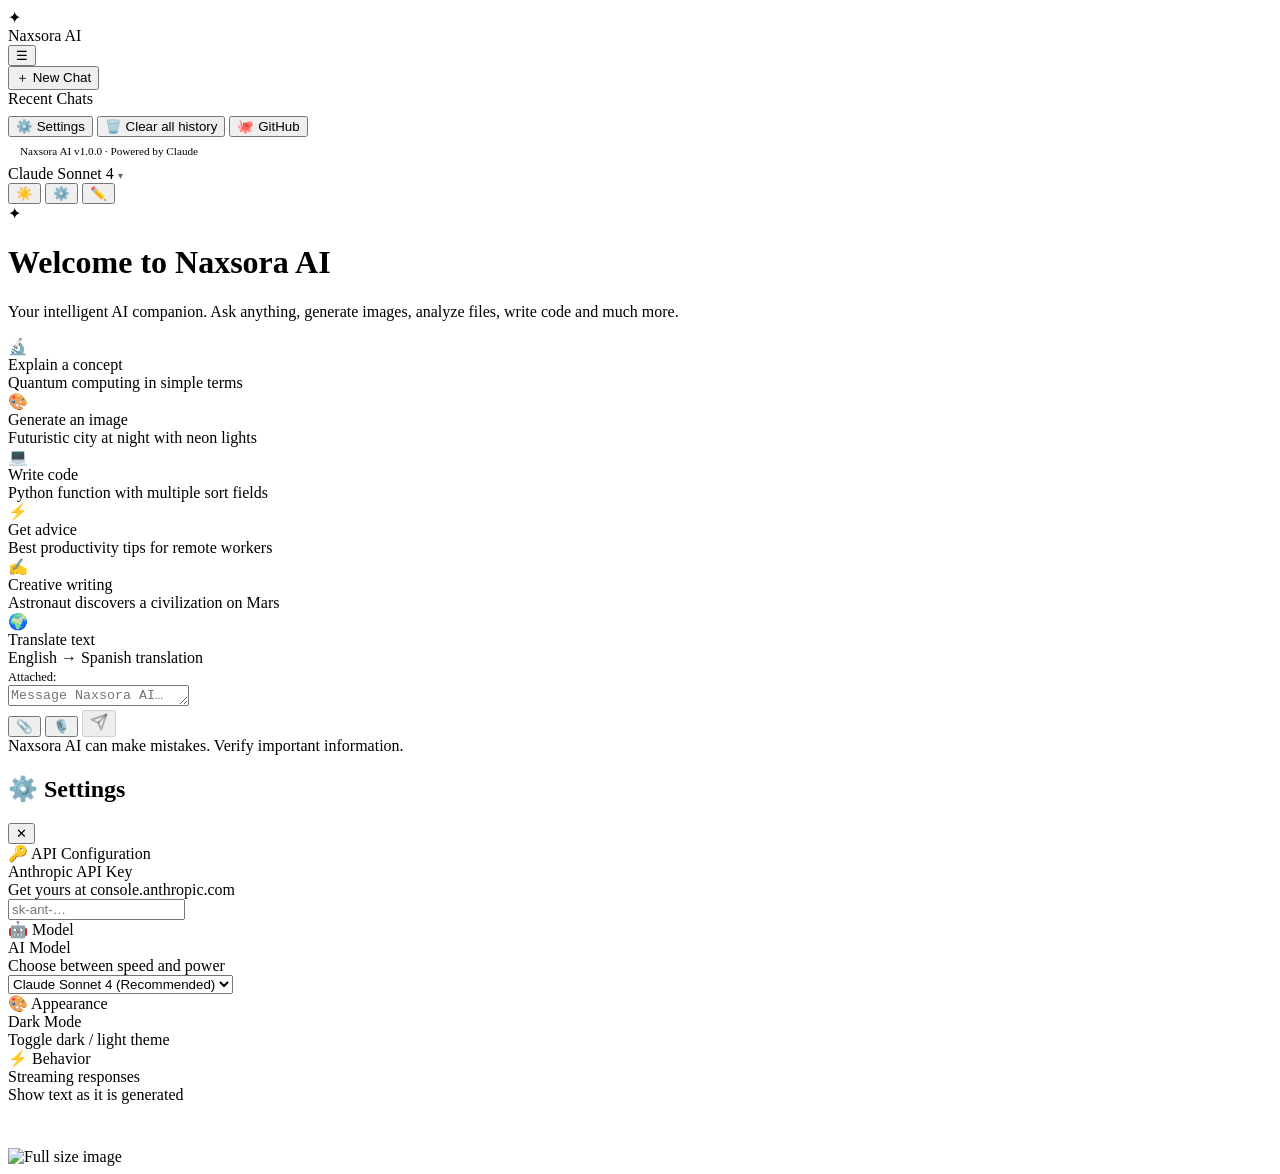
==== index.html @ 4232b2ea "Add initial HTML structure for Naxsora AI" ====
<!DOCTYPE html>
<html lang="en" data-theme="dark">
<head>
  <meta charset="UTF-8" />
  <meta name="viewport" content="width=device-width, initial-scale=1.0" />
  <meta name="description" content="Naxsora AI — Your intelligent AI companion. Chat, generate images, analyze files and more." />
  <meta name="theme-color" content="#7c5cfc" />
  <title>Naxsora AI</title>
  <link rel="stylesheet" href="style.css" />
  <link rel="icon" href="data:image/svg+xml,<svg xmlns='http://www.w3.org/2000/svg' viewBox='0 0 100 100'><rect width='100' height='100' rx='22' fill='%237c5cfc'/><text y='.9em' font-size='70' x='13'>✦</text></svg>" />
</head>
<body>

<div id="app">

  <!-- ── Sidebar ──────────────────────────────────────────── -->
  <aside id="sidebar">
    <div class="sidebar-header">
      <div class="logo">
        <div class="logo-icon">✦</div>
        <div class="logo-text">Naxsora <span>AI</span></div>
      </div>
      <button class="btn-icon" id="sidebar-toggle" title="Toggle sidebar">☰</button>
    </div>

    <button class="btn-new-chat" id="btn-new-chat">
      <span>＋</span> New Chat
    </button>

    <div class="sidebar-section-label">Recent Chats</div>
    <div class="chat-history" id="chat-history"></div>

    <div class="sidebar-footer">
      <div id="user-profile" style="margin-bottom:8px"></div>
      <button class="sidebar-footer-btn" id="settings-btn">
        <span class="icon">⚙️</span> Settings
      </button>
      <button class="sidebar-footer-btn" id="btn-clear-all">
        <span class="icon">🗑️</span> Clear all history
      </button>
      <button class="sidebar-footer-btn" onclick="window.open('https://github.com','_blank')">
        <span class="icon">🐙</span> GitHub
      </button>
      <div style="padding:8px 12px;font-size:0.7rem;color:var(--text-muted)">
        Naxsora AI v1.0.0 · Powered by Claude
      </div>
    </div>
  </aside>

  <!-- ── Sidebar overlay (mobile) ───────────────────────── -->
  <div id="sidebar-overlay"></div>

  <!-- ── Main ────────────────────────────────────────────── -->
  <main id="main">

    <!-- Topbar -->
    <header id="topbar">
      <button class="btn-icon" id="sidebar-toggle" title="Menu" style="display:none" onclick="document.getElementById('sidebar').classList.toggle('open')">☰</button>

      <div class="model-badge" id="model-badge" onclick="document.getElementById('settings-btn').click()">
        <span class="dot"></span>
        <span id="model-badge-text">Claude Sonnet 4</span>
        <span style="font-size:10px;opacity:0.6">▾</span>
      </div>

      <div class="spacer"></div>

      <div class="topbar-actions">
        <button class="btn-icon" id="theme-toggle" title="Toggle theme">☀️</button>
        <button class="btn-icon" id="settings-btn-top" title="Settings" onclick="document.getElementById('settings-btn').click()">⚙️</button>
        <button class="btn-icon" id="new-chat-top" title="New chat (Ctrl+K)" onclick="document.getElementById('btn-new-chat').click()">✏️</button>
      </div>
    </header>

    <!-- Chat Container -->
    <div id="chat-container">

      <!-- Welcome Screen -->
      <div id="welcome">
        <div class="welcome-logo">✦</div>
        <h1 class="welcome-title">Welcome to <span>Naxsora AI</span></h1>
        <p class="welcome-subtitle">
          Your intelligent AI companion. Ask anything, generate images,
          analyze files, write code and much more.
        </p>

        <div class="suggestions">
          <div class="suggestion-card" onclick="window.naxsora.useSuggestion('Explain quantum computing in simple terms')">
            <div class="s-icon">🔬</div>
            <div class="s-title">Explain a concept</div>
            <div class="s-desc">Quantum computing in simple terms</div>
          </div>
          <div class="suggestion-card" onclick="window.naxsora.useSuggestion('Generate an image of a futuristic city at night with neon lights')">
            <div class="s-icon">🎨</div>
            <div class="s-title">Generate an image</div>
            <div class="s-desc">Futuristic city at night with neon lights</div>
          </div>
          <div class="suggestion-card" onclick="window.naxsora.useSuggestion('Write a Python function to sort a list of objects by multiple fields')">
            <div class="s-icon">💻</div>
            <div class="s-title">Write code</div>
            <div class="s-desc">Python function with multiple sort fields</div>
          </div>
          <div class="suggestion-card" onclick="window.naxsora.useSuggestion('What are the best productivity tips for remote workers in 2025?')">
            <div class="s-icon">⚡</div>
            <div class="s-title">Get advice</div>
            <div class="s-desc">Best productivity tips for remote workers</div>
          </div>
          <div class="suggestion-card" onclick="window.naxsora.useSuggestion('Write a short story about an astronaut who discovers a hidden civilization on Mars')">
            <div class="s-icon">✍️</div>
            <div class="s-title">Creative writing</div>
            <div class="s-desc">Astronaut discovers a civilization on Mars</div>
          </div>
          <div class="suggestion-card" onclick="window.naxsora.useSuggestion('Translate this to Spanish: The future belongs to those who believe in their dreams.')">
            <div class="s-icon">🌍</div>
            <div class="s-title">Translate text</div>
            <div class="s-desc">English → Spanish translation</div>
          </div>
        </div>
      </div>

      <!-- Messages -->
      <div class="messages" id="messages" style="display:none"></div>

    </div><!-- /chat-container -->

    <!-- File Preview Bar -->
    <div id="file-preview-bar">
      <span style="font-size:0.78rem;color:var(--text-muted);flex-shrink:0">Attached:</span>
      <div id="file-preview-content" style="display:flex;gap:8px;flex-wrap:wrap"></div>
    </div>

    <!-- Input Area -->
    <div id="input-area">
      <div class="input-wrapper">
        <div class="input-main">
          <textarea
            id="user-input"
            placeholder="Message Naxsora AI… (Shift+Enter for new line)"
            rows="1"
            autocomplete="off"
            spellcheck="true"
          ></textarea>
          <div class="input-actions">
            <button class="input-btn" id="attach-btn" title="Attach file or image">📎</button>
            <button class="input-btn" id="voice-btn" title="Voice input (coming soon)" onclick="window.naxsora?.showToastPublic?.('🎙️ Voice input coming soon!')">🎙️</button>
            <button id="send-btn" title="Send (Enter)" disabled>
              <svg width="18" height="18" viewBox="0 0 24 24" fill="none" stroke="currentColor" stroke-width="2.5" stroke-linecap="round" stroke-linejoin="round">
                <line x1="22" y1="2" x2="11" y2="13"></line>
                <polygon points="22 2 15 22 11 13 2 9 22 2"></polygon>
              </svg>
            </button>
          </div>
        </div>
      </div>
      <div class="input-footer">
        Naxsora AI can make mistakes. Verify important information.
      </div>
    </div>

  </main><!-- /main -->
</div><!-- /app -->

<!-- ── Hidden file input ──────────────────────────────────── -->
<input type="file" id="file-input" style="display:none"
  accept="image/*,.pdf,.txt,.md,.js,.ts,.py,.java,.c,.cpp,.cs,.go,.rs,.html,.css,.json,.xml,.csv,.yaml,.yml" />

<!-- ── Settings Modal ─────────────────────────────────────── -->
<div class="modal-overlay" id="settings-modal">
  <div class="modal">
    <div class="modal-header">
      <h2 class="modal-title">⚙️ Settings</h2>
      <button class="btn-icon" id="close-settings">✕</button>
    </div>

    <!-- API Key -->
    <div class="settings-group">
      <div class="settings-label">🔑 API Configuration</div>
      <div class="setting-row" style="flex-direction:column;align-items:flex-start">
        <div class="setting-info">
          <div class="setting-name">Anthropic API Key</div>
          <div class="setting-desc">Get yours at console.anthropic.com</div>
        </div>
        <input
          type="password"
          class="setting-input"
          id="setting-api-key"
          placeholder="sk-ant-…"
          autocomplete="off"
        />
      </div>
    </div>

    <!-- Model -->
    <div class="settings-group">
      <div class="settings-label">🤖 Model</div>
      <div class="setting-row">
        <div class="setting-info">
          <div class="setting-name">AI Model</div>
          <div class="setting-desc">Choose between speed and power</div>
        </div>
        <select class="setting-select" id="setting-model">
          <option value="claude-sonnet-4-20250514">Claude Sonnet 4 (Recommended)</option>
          <option value="claude-opus-4-20250514">Claude Opus 4 (Most powerful)</option>
          <option value="claude-haiku-4-5-20251001">Claude Haiku 4.5 (Fastest)</option>
        </select>
      </div>
    </div>

    <!-- Appearance -->
    <div class="settings-group">
      <div class="settings-label">🎨 Appearance</div>
      <div class="setting-row">
        <div class="setting-info">
          <div class="setting-name">Dark Mode</div>
          <div class="setting-desc">Toggle dark / light theme</div>
        </div>
        <div class="toggle on" id="toggle-theme-setting"></div>
      </div>
    </div>

    <!-- Behavior -->
    <div class="settings-group">
      <div class="settings-label">⚡ Behavior</div>
      <div class="setting-row">
        <div class="setting-info">
          <div class="setting-name">Streaming responses</div>
          <div class="setting-desc">Show text as it is generated</div>
        </div>
        <div class="toggle on" id="toggle-streaming"></div>
      </div>
    </div>

    <button
      id="save-settings"
      style="width:100%;padding:12px;background:var(--accent);color:white;border-radius:var(--radius-md);font-size:0.88rem;font-weight:600;cursor:pointer;border:none;transition:all 0.2s;margin-top:4px"
      onmouseover="this.style.background='var(--accent-soft)'"
      onmouseout="this.style.background='var(--accent)'"
    >
      Save Settings
    </button>
  </div>
</div>

<!-- ── Image Lightbox ──────────────────────────────────────── -->
<div id="lightbox">
  <img id="lightbox-img" src="" alt="Full size image" />
</div>

<!-- ── Toast ──────────────────────────────────────────────── -->
<div id="toast"></div>

<!-- ── Scripts ────────────────────────────────────────────── -->
<script type="module" src="app.js"></script>

<script>
  // Enable send button when input has text
  document.addEventListener('DOMContentLoaded', () => {
    const input = document.getElementById('user-input');
    const sendBtn = document.getElementById('send-btn');
    if (input && sendBtn) {
      input.addEventListener('input', () => {
        sendBtn.disabled = input.value.trim() === '';
      });
    }

    // Mobile sidebar toggle in topbar
    const topToggle = document.querySelector('#topbar .btn-icon');
    if (topToggle && window.innerWidth <= 768) {
      topToggle.style.display = 'flex';
    }

    window.addEventListener('resize', () => {
      const t = document.querySelector('#topbar .btn-icon');
      if (t) t.style.display = window.innerWidth <= 768 ? 'flex' : 'none';
    });
  });
</script>

</body>
</html>
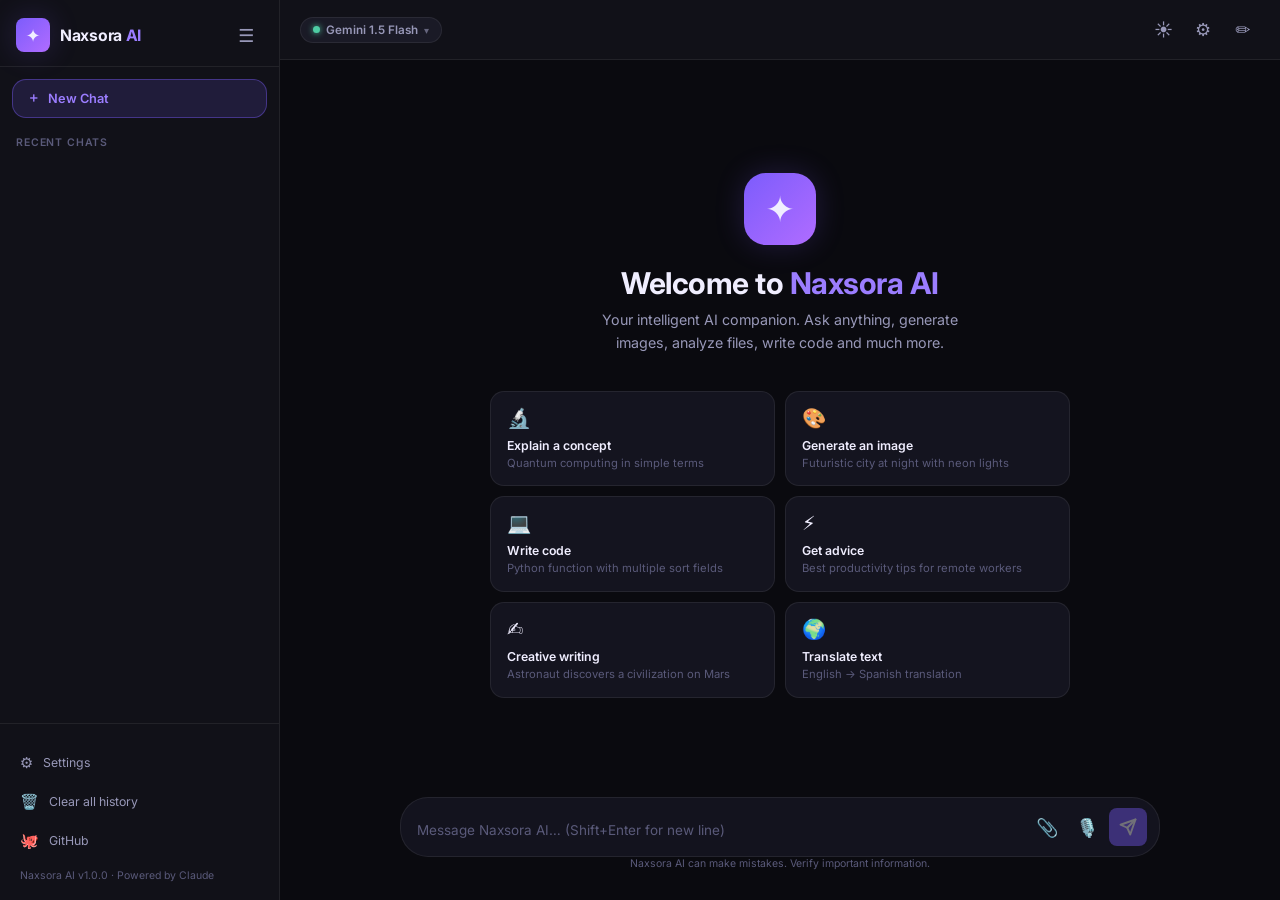
==== commit c5ff8057: "Update AI model references and API key details" ====
--- a/index.html
+++ b/index.html
@@ -59,7 +59,7 @@
 
       <div class="model-badge" id="model-badge" onclick="document.getElementById('settings-btn').click()">
         <span class="dot"></span>
-        <span id="model-badge-text">Claude Sonnet 4</span>
+        <span id="model-badge-text">Gemini 1.5 Flash</span>
         <span style="font-size:10px;opacity:0.6">▾</span>
       </div>
 
@@ -177,14 +177,14 @@
       <div class="settings-label">🔑 API Configuration</div>
       <div class="setting-row" style="flex-direction:column;align-items:flex-start">
         <div class="setting-info">
-          <div class="setting-name">Anthropic API Key</div>
-          <div class="setting-desc">Get yours at console.anthropic.com</div>
+          <div class="setting-name">Gemini API Key</div>
+          <div class="setting-desc">Get yours at aistudio.google.com/apikey</div>
         </div>
         <input
           type="password"
           class="setting-input"
           id="setting-api-key"
-          placeholder="sk-ant-…"
+          placeholder="AIza..."
           autocomplete="off"
         />
       </div>
@@ -199,9 +199,9 @@
           <div class="setting-desc">Choose between speed and power</div>
         </div>
         <select class="setting-select" id="setting-model">
-          <option value="claude-sonnet-4-20250514">Claude Sonnet 4 (Recommended)</option>
-          <option value="claude-opus-4-20250514">Claude Opus 4 (Most powerful)</option>
-          <option value="claude-haiku-4-5-20251001">Claude Haiku 4.5 (Fastest)</option>
+          <option value="gemini-1.5-flash" selected>Gemini 1.5 Flash (Free & Fast)</option>
+          <option value="gemini-1.5-pro">Gemini 1.5 Pro (Powerful)</option>
+          <option value="gemini-2.0-flash">Gemini 2.0 Flash (Latest)</option>
         </select>
       </div>
     </div>
--- a/style.css
+++ b/style.css
@@ -0,0 +1,949 @@
+/* ============================================================
+   NAXSORA AI — style.css
+   Design: Deep space dark + electric violet accent
+   Font: Inter (UI) + JetBrains Mono (code)
+   ============================================================ */
+
+@import url("https://fonts.googleapis.com/css2?family=Inter:wght@300;400;500;600;700&family=JetBrains+Mono:wght@400;500&display=swap");
+
+/* ── CSS Variables ─────────────────────────────────────────── */
+:root {
+  /* Dark theme (default) */
+  --bg-primary: #0a0a0f;
+  --bg-secondary: #111118;
+  --bg-tertiary: #1a1a26;
+  --bg-hover: #1e1e2e;
+  --bg-input: #13131e;
+  --bg-card: #14141f;
+
+  --accent: #7c5cfc;
+  --accent-soft: #9b7dff;
+  --accent-dim: rgba(124, 92, 252, 0.15);
+  --accent-glow: rgba(124, 92, 252, 0.3);
+
+  --text-primary: #f0eeff;
+  --text-secondary: #9898b8;
+  --text-muted: #5a5a7a;
+  --text-code: #c8b8ff;
+
+  --border: rgba(255, 255, 255, 0.07);
+  --border-hover: rgba(124, 92, 252, 0.4);
+
+  --success: #4ecca3;
+  --warning: #f4a261;
+  --error: #e76f51;
+  --info: #52b5ff;
+
+  --radius-sm: 8px;
+  --radius-md: 14px;
+  --radius-lg: 20px;
+  --radius-xl: 28px;
+
+  --shadow-sm: 0 2px 8px rgba(0, 0, 0, 0.4);
+  --shadow-md: 0 4px 24px rgba(0, 0, 0, 0.5);
+  --shadow-accent: 0 0 30px rgba(124, 92, 252, 0.2);
+
+  --sidebar-width: 280px;
+  --topbar-height: 60px;
+  --input-height: 56px;
+
+  --transition: 0.2s ease;
+  --transition-slow: 0.35s ease;
+}
+
+[data-theme="light"] {
+  --bg-primary: #f5f5fb;
+  --bg-secondary: #ffffff;
+  --bg-tertiary: #eeeef8;
+  --bg-hover: #e8e8f5;
+  --bg-input: #ffffff;
+  --bg-card: #ffffff;
+
+  --accent: #6847f5;
+  --accent-soft: #7c5cfc;
+  --accent-dim: rgba(104, 71, 245, 0.1);
+  --accent-glow: rgba(104, 71, 245, 0.2);
+
+  --text-primary: #0f0f1a;
+  --text-secondary: #4a4a6a;
+  --text-muted: #9898b0;
+  --text-code: #5a3fd4;
+
+  --border: rgba(0, 0, 0, 0.08);
+  --border-hover: rgba(104, 71, 245, 0.4);
+
+  --shadow-sm: 0 2px 8px rgba(0, 0, 0, 0.08);
+  --shadow-md: 0 4px 24px rgba(0, 0, 0, 0.12);
+}
+
+/* ── Reset ─────────────────────────────────────────────────── */
+*, *::before, *::after { box-sizing: border-box; margin: 0; padding: 0; }
+html { font-size: 15px; -webkit-text-size-adjust: 100%; }
+body {
+  font-family: "Inter", system-ui, sans-serif;
+  background: var(--bg-primary);
+  color: var(--text-primary);
+  height: 100dvh;
+  overflow: hidden;
+  display: flex;
+}
+a { color: var(--accent-soft); text-decoration: none; }
+a:hover { text-decoration: underline; }
+button { font-family: inherit; cursor: pointer; border: none; outline: none; }
+input, textarea { font-family: inherit; outline: none; border: none; }
+img { max-width: 100%; display: block; }
+::-webkit-scrollbar { width: 4px; }
+::-webkit-scrollbar-track { background: transparent; }
+::-webkit-scrollbar-thumb { background: var(--border-hover); border-radius: 4px; }
+
+/* ── Layout ────────────────────────────────────────────────── */
+#app { display: flex; width: 100%; height: 100dvh; overflow: hidden; }
+
+/* ── Sidebar ────────────────────────────────────────────────── */
+#sidebar {
+  width: var(--sidebar-width);
+  background: var(--bg-secondary);
+  border-right: 1px solid var(--border);
+  display: flex;
+  flex-direction: column;
+  transition: transform var(--transition-slow), width var(--transition-slow);
+  z-index: 100;
+  flex-shrink: 0;
+}
+
+.sidebar-header {
+  padding: 18px 16px 14px;
+  border-bottom: 1px solid var(--border);
+  display: flex;
+  align-items: center;
+  justify-content: space-between;
+}
+
+.logo {
+  display: flex;
+  align-items: center;
+  gap: 10px;
+}
+
+.logo-icon {
+  width: 34px;
+  height: 34px;
+  background: linear-gradient(135deg, var(--accent), #b06cff);
+  border-radius: var(--radius-sm);
+  display: flex;
+  align-items: center;
+  justify-content: center;
+  font-size: 18px;
+  box-shadow: var(--shadow-accent);
+  flex-shrink: 0;
+}
+
+.logo-text {
+  font-size: 1.05rem;
+  font-weight: 700;
+  letter-spacing: -0.3px;
+  color: var(--text-primary);
+}
+
+.logo-text span { color: var(--accent-soft); }
+
+.btn-icon {
+  width: 34px;
+  height: 34px;
+  border-radius: var(--radius-sm);
+  background: transparent;
+  color: var(--text-secondary);
+  display: flex;
+  align-items: center;
+  justify-content: center;
+  transition: background var(--transition), color var(--transition);
+  font-size: 18px;
+}
+.btn-icon:hover { background: var(--bg-hover); color: var(--text-primary); }
+
+.btn-new-chat {
+  margin: 12px;
+  padding: 10px 14px;
+  background: var(--accent-dim);
+  border: 1px solid var(--border-hover);
+  border-radius: var(--radius-md);
+  color: var(--accent-soft);
+  font-size: 0.85rem;
+  font-weight: 600;
+  display: flex;
+  align-items: center;
+  gap: 8px;
+  transition: all var(--transition);
+}
+.btn-new-chat:hover {
+  background: var(--accent);
+  color: #fff;
+  border-color: var(--accent);
+  box-shadow: var(--shadow-accent);
+}
+
+.sidebar-section-label {
+  padding: 6px 16px 4px;
+  font-size: 0.7rem;
+  font-weight: 600;
+  text-transform: uppercase;
+  letter-spacing: 0.08em;
+  color: var(--text-muted);
+}
+
+.chat-history {
+  flex: 1;
+  overflow-y: auto;
+  padding: 4px 8px;
+}
+
+.history-item {
+  padding: 9px 12px;
+  border-radius: var(--radius-sm);
+  cursor: pointer;
+  font-size: 0.82rem;
+  color: var(--text-secondary);
+  white-space: nowrap;
+  overflow: hidden;
+  text-overflow: ellipsis;
+  transition: all var(--transition);
+  display: flex;
+  align-items: center;
+  gap: 8px;
+  position: relative;
+}
+.history-item:hover { background: var(--bg-hover); color: var(--text-primary); }
+.history-item.active { background: var(--accent-dim); color: var(--accent-soft); }
+.history-item .history-icon { font-size: 13px; flex-shrink: 0; }
+.history-item .delete-btn {
+  position: absolute;
+  right: 8px;
+  opacity: 0;
+  color: var(--text-muted);
+  font-size: 12px;
+  transition: opacity var(--transition);
+  padding: 2px 4px;
+  border-radius: 4px;
+}
+.history-item:hover .delete-btn { opacity: 1; }
+.history-item .delete-btn:hover { color: var(--error); background: rgba(231,111,81,0.1); }
+
+.sidebar-footer {
+  padding: 10px 8px;
+  border-top: 1px solid var(--border);
+  display: flex;
+  flex-direction: column;
+  gap: 2px;
+}
+
+.sidebar-footer-btn {
+  padding: 9px 12px;
+  border-radius: var(--radius-sm);
+  background: transparent;
+  color: var(--text-secondary);
+  font-size: 0.82rem;
+  display: flex;
+  align-items: center;
+  gap: 10px;
+  transition: all var(--transition);
+  text-align: left;
+}
+.sidebar-footer-btn:hover { background: var(--bg-hover); color: var(--text-primary); }
+.sidebar-footer-btn .icon { font-size: 15px; }
+
+/* ── Main Area ──────────────────────────────────────────────── */
+#main {
+  flex: 1;
+  display: flex;
+  flex-direction: column;
+  overflow: hidden;
+  background: var(--bg-primary);
+}
+
+/* ── Topbar ─────────────────────────────────────────────────── */
+#topbar {
+  height: var(--topbar-height);
+  border-bottom: 1px solid var(--border);
+  display: flex;
+  align-items: center;
+  padding: 0 20px;
+  gap: 12px;
+  background: var(--bg-secondary);
+  flex-shrink: 0;
+}
+
+#topbar .model-badge {
+  display: flex;
+  align-items: center;
+  gap: 6px;
+  padding: 5px 12px;
+  background: var(--bg-tertiary);
+  border: 1px solid var(--border);
+  border-radius: 30px;
+  font-size: 0.78rem;
+  font-weight: 600;
+  color: var(--text-secondary);
+  cursor: pointer;
+  transition: all var(--transition);
+}
+#topbar .model-badge:hover { border-color: var(--border-hover); color: var(--text-primary); }
+#topbar .model-badge .dot {
+  width: 7px;
+  height: 7px;
+  border-radius: 50%;
+  background: var(--success);
+  box-shadow: 0 0 6px var(--success);
+}
+
+#topbar .spacer { flex: 1; }
+
+.topbar-actions { display: flex; align-items: center; gap: 6px; }
+
+/* ── Chat Container ─────────────────────────────────────────── */
+#chat-container {
+  flex: 1;
+  overflow-y: auto;
+  padding: 28px 0 0;
+  display: flex;
+  flex-direction: column;
+  scroll-behavior: smooth;
+}
+
+/* ── Welcome Screen ─────────────────────────────────────────── */
+#welcome {
+  flex: 1;
+  display: flex;
+  flex-direction: column;
+  align-items: center;
+  justify-content: center;
+  padding: 40px 20px;
+  text-align: center;
+}
+
+.welcome-logo {
+  width: 72px;
+  height: 72px;
+  background: linear-gradient(135deg, var(--accent), #b06cff);
+  border-radius: 22px;
+  display: flex;
+  align-items: center;
+  justify-content: center;
+  font-size: 36px;
+  margin: 0 auto 20px;
+  box-shadow: var(--shadow-accent);
+  animation: float 4s ease-in-out infinite;
+}
+
+@keyframes float {
+  0%, 100% { transform: translateY(0); }
+  50% { transform: translateY(-8px); }
+}
+
+.welcome-title {
+  font-size: 2rem;
+  font-weight: 700;
+  letter-spacing: -0.5px;
+  margin-bottom: 8px;
+}
+.welcome-title span { color: var(--accent-soft); }
+
+.welcome-subtitle {
+  font-size: 0.95rem;
+  color: var(--text-secondary);
+  max-width: 400px;
+  line-height: 1.6;
+  margin-bottom: 36px;
+}
+
+.suggestions {
+  display: grid;
+  grid-template-columns: repeat(2, 1fr);
+  gap: 10px;
+  max-width: 580px;
+  width: 100%;
+}
+
+.suggestion-card {
+  padding: 14px 16px;
+  background: var(--bg-card);
+  border: 1px solid var(--border);
+  border-radius: var(--radius-md);
+  text-align: left;
+  cursor: pointer;
+  transition: all var(--transition);
+}
+.suggestion-card:hover {
+  border-color: var(--border-hover);
+  background: var(--bg-hover);
+  transform: translateY(-2px);
+  box-shadow: var(--shadow-accent);
+}
+.suggestion-card .s-icon { font-size: 1.3rem; margin-bottom: 8px; }
+.suggestion-card .s-title { font-size: 0.82rem; font-weight: 600; color: var(--text-primary); margin-bottom: 3px; }
+.suggestion-card .s-desc { font-size: 0.75rem; color: var(--text-muted); line-height: 1.4; }
+
+/* ── Messages ───────────────────────────────────────────────── */
+.messages {
+  display: flex;
+  flex-direction: column;
+  gap: 0;
+  padding-bottom: 24px;
+}
+
+.message-row {
+  padding: 14px 0;
+  display: flex;
+  justify-content: center;
+}
+
+.message-row.user { background: transparent; }
+.message-row.assistant { background: var(--bg-secondary); border-top: 1px solid var(--border); border-bottom: 1px solid var(--border); }
+
+.message-inner {
+  max-width: 760px;
+  width: 100%;
+  padding: 0 24px;
+  display: flex;
+  gap: 14px;
+  align-items: flex-start;
+}
+
+.avatar {
+  width: 34px;
+  height: 34px;
+  border-radius: var(--radius-sm);
+  display: flex;
+  align-items: center;
+  justify-content: center;
+  font-size: 16px;
+  flex-shrink: 0;
+  margin-top: 2px;
+}
+.avatar.user { background: var(--accent-dim); border: 1px solid var(--border-hover); }
+.avatar.assistant {
+  background: linear-gradient(135deg, var(--accent), #b06cff);
+  box-shadow: 0 0 12px var(--accent-glow);
+}
+
+.message-content { flex: 1; min-width: 0; }
+
+.message-meta {
+  display: flex;
+  align-items: center;
+  gap: 8px;
+  margin-bottom: 6px;
+}
+.message-sender { font-size: 0.82rem; font-weight: 600; color: var(--text-primary); }
+.message-time { font-size: 0.7rem; color: var(--text-muted); }
+
+.message-body {
+  font-size: 0.92rem;
+  line-height: 1.75;
+  color: var(--text-primary);
+  word-break: break-word;
+}
+
+.message-body p { margin: 0 0 10px; }
+.message-body p:last-child { margin-bottom: 0; }
+.message-body h1, .message-body h2, .message-body h3 {
+  margin: 16px 0 8px;
+  font-weight: 700;
+  line-height: 1.3;
+}
+.message-body h1 { font-size: 1.3rem; }
+.message-body h2 { font-size: 1.1rem; }
+.message-body h3 { font-size: 0.95rem; }
+.message-body ul, .message-body ol { padding-left: 20px; margin: 8px 0; }
+.message-body li { margin: 4px 0; }
+.message-body strong { font-weight: 600; color: var(--text-primary); }
+.message-body em { color: var(--text-secondary); }
+.message-body a { color: var(--accent-soft); }
+.message-body hr { border: none; border-top: 1px solid var(--border); margin: 16px 0; }
+
+.message-body blockquote {
+  border-left: 3px solid var(--accent);
+  padding: 8px 14px;
+  margin: 10px 0;
+  background: var(--accent-dim);
+  border-radius: 0 var(--radius-sm) var(--radius-sm) 0;
+  color: var(--text-secondary);
+  font-style: italic;
+}
+
+/* ── Code Blocks ─────────────────────────────────────────────── */
+.message-body code {
+  font-family: "JetBrains Mono", monospace;
+  font-size: 0.82rem;
+  background: var(--bg-tertiary);
+  color: var(--text-code);
+  padding: 2px 6px;
+  border-radius: 5px;
+  border: 1px solid var(--border);
+}
+
+.code-block-wrapper {
+  margin: 12px 0;
+  border-radius: var(--radius-md);
+  overflow: hidden;
+  border: 1px solid var(--border);
+  background: #0d0d14;
+}
+
+.code-block-header {
+  display: flex;
+  align-items: center;
+  justify-content: space-between;
+  padding: 8px 14px;
+  background: var(--bg-tertiary);
+  border-bottom: 1px solid var(--border);
+}
+
+.code-lang {
+  font-size: 0.72rem;
+  font-weight: 600;
+  text-transform: uppercase;
+  letter-spacing: 0.06em;
+  color: var(--accent-soft);
+}
+
+.copy-btn {
+  font-size: 0.72rem;
+  padding: 3px 10px;
+  background: var(--bg-hover);
+  border: 1px solid var(--border);
+  border-radius: 20px;
+  color: var(--text-secondary);
+  font-family: "Inter", sans-serif;
+  transition: all var(--transition);
+  display: flex;
+  align-items: center;
+  gap: 4px;
+}
+.copy-btn:hover { background: var(--accent-dim); border-color: var(--border-hover); color: var(--accent-soft); }
+.copy-btn.copied { color: var(--success); border-color: var(--success); }
+
+.code-block-wrapper pre {
+  padding: 16px;
+  overflow-x: auto;
+  margin: 0;
+  font-family: "JetBrains Mono", monospace;
+  font-size: 0.82rem;
+  line-height: 1.6;
+  color: #c8d3f5;
+}
+
+/* ── Image Generation ────────────────────────────────────────── */
+.generated-image-wrap {
+  margin-top: 12px;
+}
+
+.image-generating {
+  display: flex;
+  align-items: center;
+  gap: 10px;
+  padding: 16px;
+  background: var(--bg-tertiary);
+  border-radius: var(--radius-md);
+  border: 1px solid var(--border);
+  font-size: 0.84rem;
+  color: var(--text-secondary);
+}
+
+.spin {
+  width: 18px;
+  height: 18px;
+  border: 2px solid var(--border);
+  border-top-color: var(--accent);
+  border-radius: 50%;
+  animation: spin 0.7s linear infinite;
+  flex-shrink: 0;
+}
+@keyframes spin { to { transform: rotate(360deg); } }
+
+.generated-image {
+  max-width: 480px;
+  border-radius: var(--radius-md);
+  border: 1px solid var(--border);
+  box-shadow: var(--shadow-md);
+  cursor: zoom-in;
+  transition: transform var(--transition);
+}
+.generated-image:hover { transform: scale(1.01); }
+
+.image-actions {
+  display: flex;
+  gap: 8px;
+  margin-top: 8px;
+}
+
+.image-action-btn {
+  padding: 6px 14px;
+  font-size: 0.78rem;
+  background: var(--bg-tertiary);
+  border: 1px solid var(--border);
+  border-radius: 20px;
+  color: var(--text-secondary);
+  font-family: "Inter", sans-serif;
+  transition: all var(--transition);
+  display: flex;
+  align-items: center;
+  gap: 5px;
+}
+.image-action-btn:hover { border-color: var(--border-hover); color: var(--text-primary); background: var(--bg-hover); }
+
+/* ── Message Actions ─────────────────────────────────────────── */
+.message-actions {
+  display: flex;
+  gap: 4px;
+  margin-top: 10px;
+  opacity: 0;
+  transition: opacity var(--transition);
+}
+.message-row:hover .message-actions { opacity: 1; }
+
+.msg-action-btn {
+  padding: 4px 10px;
+  font-size: 0.72rem;
+  background: transparent;
+  border: 1px solid var(--border);
+  border-radius: 20px;
+  color: var(--text-muted);
+  font-family: "Inter", sans-serif;
+  transition: all var(--transition);
+  display: flex;
+  align-items: center;
+  gap: 4px;
+}
+.msg-action-btn:hover { background: var(--bg-hover); border-color: var(--border-hover); color: var(--text-primary); }
+
+/* ── Typing Indicator ────────────────────────────────────────── */
+.typing-indicator {
+  display: flex;
+  gap: 5px;
+  padding: 4px 0;
+  align-items: center;
+}
+.typing-dot {
+  width: 7px;
+  height: 7px;
+  background: var(--accent);
+  border-radius: 50%;
+  animation: typing 1.2s ease-in-out infinite;
+}
+.typing-dot:nth-child(2) { animation-delay: 0.2s; }
+.typing-dot:nth-child(3) { animation-delay: 0.4s; }
+@keyframes typing {
+  0%, 60%, 100% { opacity: 0.2; transform: scale(0.8); }
+  30% { opacity: 1; transform: scale(1); }
+}
+
+/* ── File Preview (in input) ─────────────────────────────────── */
+#file-preview-bar {
+  display: none;
+  padding: 8px 14px;
+  background: var(--bg-tertiary);
+  border-top: 1px solid var(--border);
+  align-items: center;
+  gap: 10px;
+  font-size: 0.8rem;
+  color: var(--text-secondary);
+}
+#file-preview-bar.show { display: flex; }
+.file-chip {
+  display: flex;
+  align-items: center;
+  gap: 6px;
+  padding: 4px 10px 4px 8px;
+  background: var(--bg-card);
+  border: 1px solid var(--border);
+  border-radius: 20px;
+  font-size: 0.78rem;
+  color: var(--text-primary);
+}
+.file-chip img { width: 20px; height: 20px; border-radius: 3px; object-fit: cover; }
+.file-chip-remove {
+  background: none;
+  border: none;
+  color: var(--text-muted);
+  cursor: pointer;
+  font-size: 14px;
+  line-height: 1;
+  padding: 0 0 0 2px;
+  transition: color var(--transition);
+}
+.file-chip-remove:hover { color: var(--error); }
+
+/* ── Input Area ──────────────────────────────────────────────── */
+#input-area {
+  padding: 14px 20px 20px;
+  background: var(--bg-primary);
+  flex-shrink: 0;
+}
+
+.input-wrapper {
+  max-width: 760px;
+  margin: 0 auto;
+  background: var(--bg-input);
+  border: 1px solid var(--border);
+  border-radius: var(--radius-xl);
+  transition: border-color var(--transition), box-shadow var(--transition);
+  overflow: hidden;
+}
+.input-wrapper:focus-within {
+  border-color: var(--border-hover);
+  box-shadow: 0 0 0 3px var(--accent-dim);
+}
+
+.input-main {
+  display: flex;
+  align-items: flex-end;
+  padding: 10px 12px 10px 16px;
+  gap: 8px;
+}
+
+#user-input {
+  flex: 1;
+  background: transparent;
+  color: var(--text-primary);
+  font-size: 0.9rem;
+  line-height: 1.6;
+  resize: none;
+  max-height: 180px;
+  min-height: 26px;
+  overflow-y: auto;
+  padding: 4px 0;
+}
+#user-input::placeholder { color: var(--text-muted); }
+
+.input-actions { display: flex; align-items: center; gap: 4px; }
+
+.input-btn {
+  width: 36px;
+  height: 36px;
+  border-radius: var(--radius-sm);
+  background: transparent;
+  color: var(--text-muted);
+  display: flex;
+  align-items: center;
+  justify-content: center;
+  font-size: 18px;
+  transition: all var(--transition);
+  flex-shrink: 0;
+}
+.input-btn:hover { background: var(--bg-hover); color: var(--text-primary); }
+
+#send-btn {
+  width: 38px;
+  height: 38px;
+  background: var(--accent);
+  color: white;
+  border-radius: var(--radius-sm);
+  font-size: 17px;
+  display: flex;
+  align-items: center;
+  justify-content: center;
+  transition: all var(--transition);
+  flex-shrink: 0;
+}
+#send-btn:hover:not(:disabled) { background: var(--accent-soft); box-shadow: var(--shadow-accent); }
+#send-btn:disabled { opacity: 0.4; cursor: not-allowed; }
+
+.input-footer {
+  padding: 0 16px 10px;
+  font-size: 0.7rem;
+  color: var(--text-muted);
+  text-align: center;
+}
+
+/* ── Modals ──────────────────────────────────────────────────── */
+.modal-overlay {
+  position: fixed;
+  inset: 0;
+  background: rgba(0, 0, 0, 0.7);
+  backdrop-filter: blur(4px);
+  display: flex;
+  align-items: center;
+  justify-content: center;
+  z-index: 1000;
+  padding: 20px;
+  opacity: 0;
+  visibility: hidden;
+  transition: all var(--transition);
+}
+.modal-overlay.open { opacity: 1; visibility: visible; }
+
+.modal {
+  background: var(--bg-secondary);
+  border: 1px solid var(--border);
+  border-radius: var(--radius-xl);
+  padding: 28px;
+  max-width: 480px;
+  width: 100%;
+  box-shadow: var(--shadow-md);
+  transform: scale(0.95);
+  transition: transform var(--transition);
+}
+.modal-overlay.open .modal { transform: scale(1); }
+
+.modal-header {
+  display: flex;
+  align-items: center;
+  justify-content: space-between;
+  margin-bottom: 24px;
+}
+.modal-title { font-size: 1.1rem; font-weight: 700; }
+
+.settings-group { margin-bottom: 22px; }
+.settings-label {
+  font-size: 0.75rem;
+  font-weight: 600;
+  text-transform: uppercase;
+  letter-spacing: 0.07em;
+  color: var(--text-muted);
+  margin-bottom: 10px;
+}
+
+.setting-row {
+  display: flex;
+  align-items: center;
+  justify-content: space-between;
+  padding: 10px 0;
+  border-bottom: 1px solid var(--border);
+}
+.setting-row:last-child { border-bottom: none; }
+.setting-info .setting-name { font-size: 0.85rem; font-weight: 500; }
+.setting-info .setting-desc { font-size: 0.75rem; color: var(--text-muted); margin-top: 2px; }
+
+/* Toggle */
+.toggle {
+  width: 42px;
+  height: 24px;
+  background: var(--bg-tertiary);
+  border: 1px solid var(--border);
+  border-radius: 12px;
+  cursor: pointer;
+  position: relative;
+  transition: background var(--transition);
+  flex-shrink: 0;
+}
+.toggle.on { background: var(--accent); border-color: var(--accent); }
+.toggle::after {
+  content: "";
+  width: 18px;
+  height: 18px;
+  background: white;
+  border-radius: 50%;
+  position: absolute;
+  top: 2px;
+  left: 2px;
+  transition: left var(--transition);
+  box-shadow: 0 1px 4px rgba(0,0,0,0.3);
+}
+.toggle.on::after { left: 20px; }
+
+/* Input field */
+.setting-input {
+  background: var(--bg-tertiary);
+  border: 1px solid var(--border);
+  border-radius: var(--radius-sm);
+  padding: 8px 12px;
+  color: var(--text-primary);
+  font-size: 0.82rem;
+  width: 100%;
+  margin-top: 8px;
+  font-family: "JetBrains Mono", monospace;
+  transition: border-color var(--transition);
+}
+.setting-input:focus { border-color: var(--border-hover); }
+
+/* Select */
+.setting-select {
+  background: var(--bg-tertiary);
+  border: 1px solid var(--border);
+  border-radius: var(--radius-sm);
+  padding: 6px 10px;
+  color: var(--text-primary);
+  font-size: 0.82rem;
+  font-family: "Inter", sans-serif;
+  cursor: pointer;
+}
+
+/* ── Image Lightbox ──────────────────────────────────────────── */
+#lightbox {
+  position: fixed;
+  inset: 0;
+  background: rgba(0, 0, 0, 0.9);
+  display: flex;
+  align-items: center;
+  justify-content: center;
+  z-index: 2000;
+  padding: 20px;
+  opacity: 0;
+  visibility: hidden;
+  transition: all var(--transition);
+  cursor: zoom-out;
+}
+#lightbox.open { opacity: 1; visibility: visible; }
+#lightbox img { max-width: 90vw; max-height: 90vh; border-radius: var(--radius-md); object-fit: contain; }
+
+/* ── Toast ───────────────────────────────────────────────────── */
+#toast {
+  position: fixed;
+  bottom: 100px;
+  left: 50%;
+  transform: translateX(-50%) translateY(20px);
+  background: var(--bg-tertiary);
+  border: 1px solid var(--border);
+  color: var(--text-primary);
+  padding: 10px 20px;
+  border-radius: 30px;
+  font-size: 0.82rem;
+  font-weight: 500;
+  box-shadow: var(--shadow-md);
+  opacity: 0;
+  visibility: hidden;
+  transition: all 0.3s;
+  z-index: 500;
+  white-space: nowrap;
+}
+#toast.show { opacity: 1; visibility: visible; transform: translateX(-50%) translateY(0); }
+
+/* ── Mobile Sidebar Overlay ──────────────────────────────────── */
+#sidebar-overlay {
+  display: none;
+  position: fixed;
+  inset: 0;
+  background: rgba(0,0,0,0.6);
+  z-index: 99;
+  backdrop-filter: blur(2px);
+}
+
+/* ── Responsive ──────────────────────────────────────────────── */
+@media (max-width: 768px) {
+  #sidebar {
+    position: fixed;
+    left: 0;
+    top: 0;
+    height: 100%;
+    transform: translateX(-100%);
+  }
+  #sidebar.open { transform: translateX(0); }
+  #sidebar-overlay { display: block; opacity: 0; pointer-events: none; transition: opacity var(--transition); }
+  #sidebar-overlay.show { opacity: 1; pointer-events: all; }
+
+  .suggestions { grid-template-columns: 1fr; }
+  .message-inner { padding: 0 14px; }
+  .welcome-title { font-size: 1.5rem; }
+  #input-area { padding: 10px 12px 16px; }
+}
+
+@media (max-width: 480px) {
+  .modal { padding: 20px; }
+  .generated-image { max-width: 100%; }
+}
+
+/* ── Selection ───────────────────────────────────────────────── */
+::selection { background: var(--accent-glow); color: var(--text-primary); }
+
+/* ── Focus ring ──────────────────────────────────────────────── */
+:focus-visible { outline: 2px solid var(--accent); outline-offset: 2px; }
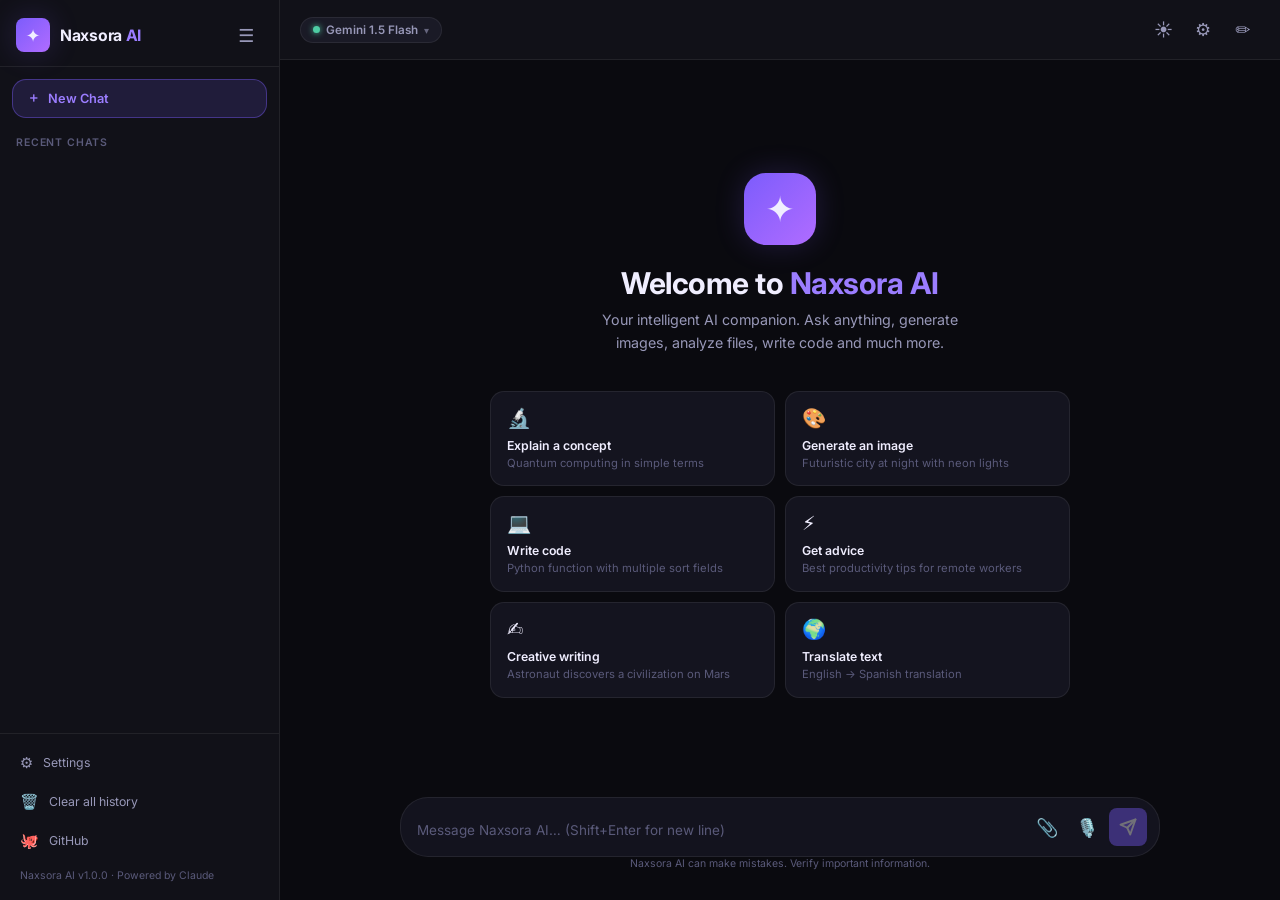
==== commit 04f99fde: "Fix user profile div margin in sidebar footer" ====
--- a/index.html
+++ b/index.html
@@ -31,7 +31,7 @@
     <div class="chat-history" id="chat-history"></div>
 
     <div class="sidebar-footer">
-      <div id="user-profile" style="margin-bottom:8px"></div>
+      
       <button class="sidebar-footer-btn" id="settings-btn">
         <span class="icon">⚙️</span> Settings
       </button>
